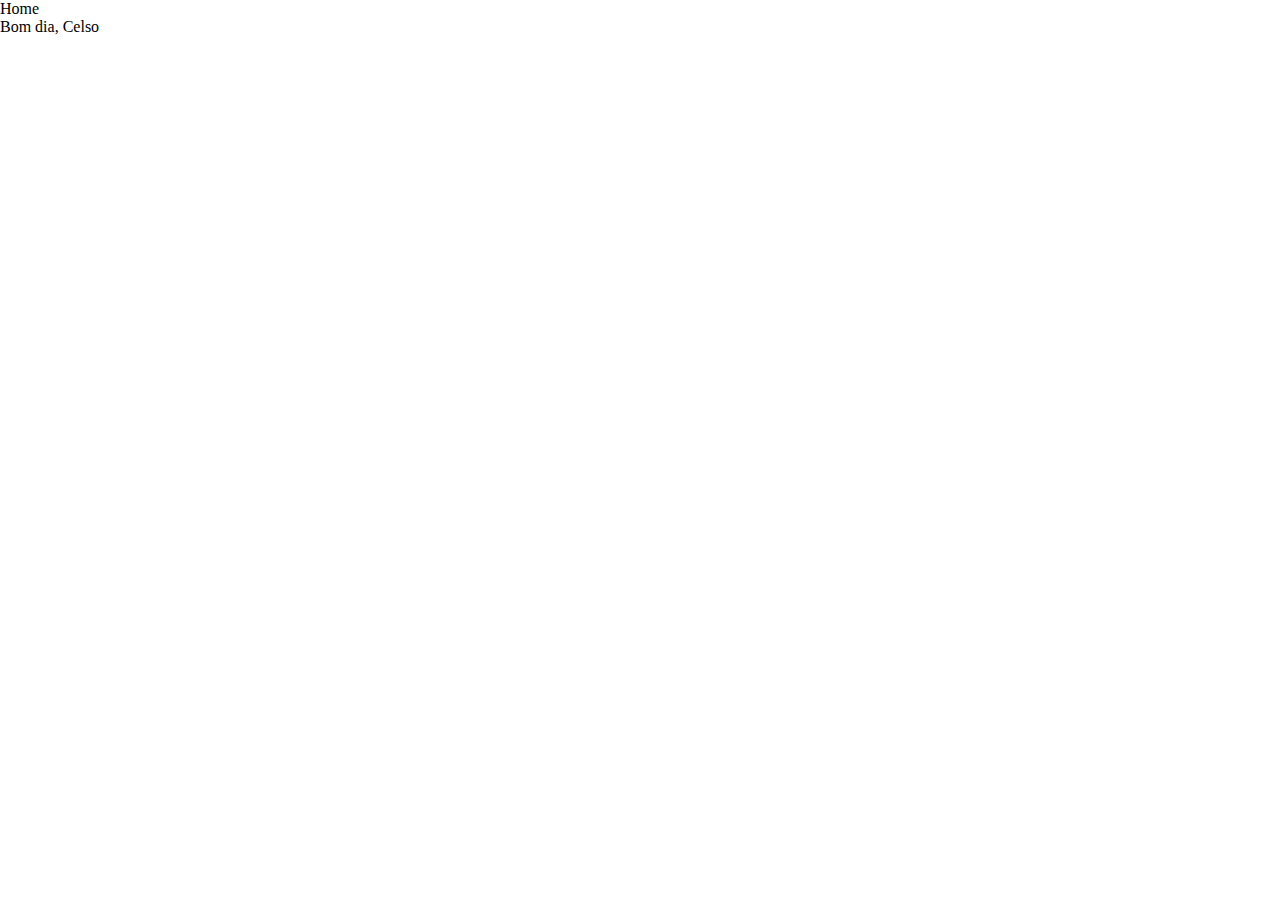
==== pages/home.html @ d8977824 "corrigindo" ====
<!DOCTYPE html>
<html lang="pt-br">
<head>
    <meta charset="UTF-8">
    <meta name="viewport" content="width=device-width, initial-scale=1.0">
    <link rel="preconnect" href="https://fonts.googleapis.com">
    <link rel="preconnect" href="https://fonts.gstatic.com" crossorigin>
    <link href="https://fonts.googleapis.com/css2?family=Roboto:wght@100;300;400;700&display=swap" rel="stylesheet">
    <link rel="icon" href="../img/icon.png">
    <link rel="stylesheet" href="../css/home.css">
    <title>Home- Tony Pizzaria</title>
</head>
<body>
    <header>
        <div class="titulo">
            <div class="home">Home</div>
            <div class="usuario">Bom dia, Celso</div>
        </div>
        <div class="perfil">
            <div class="foto-perfil"></div>
        </div>
    </header>
    <main></main>
    <footer></footer>
</body>
---- css/home.css ----
*{
    padding: 0;
    margin: 0;
    box-sizing: border-box;
}
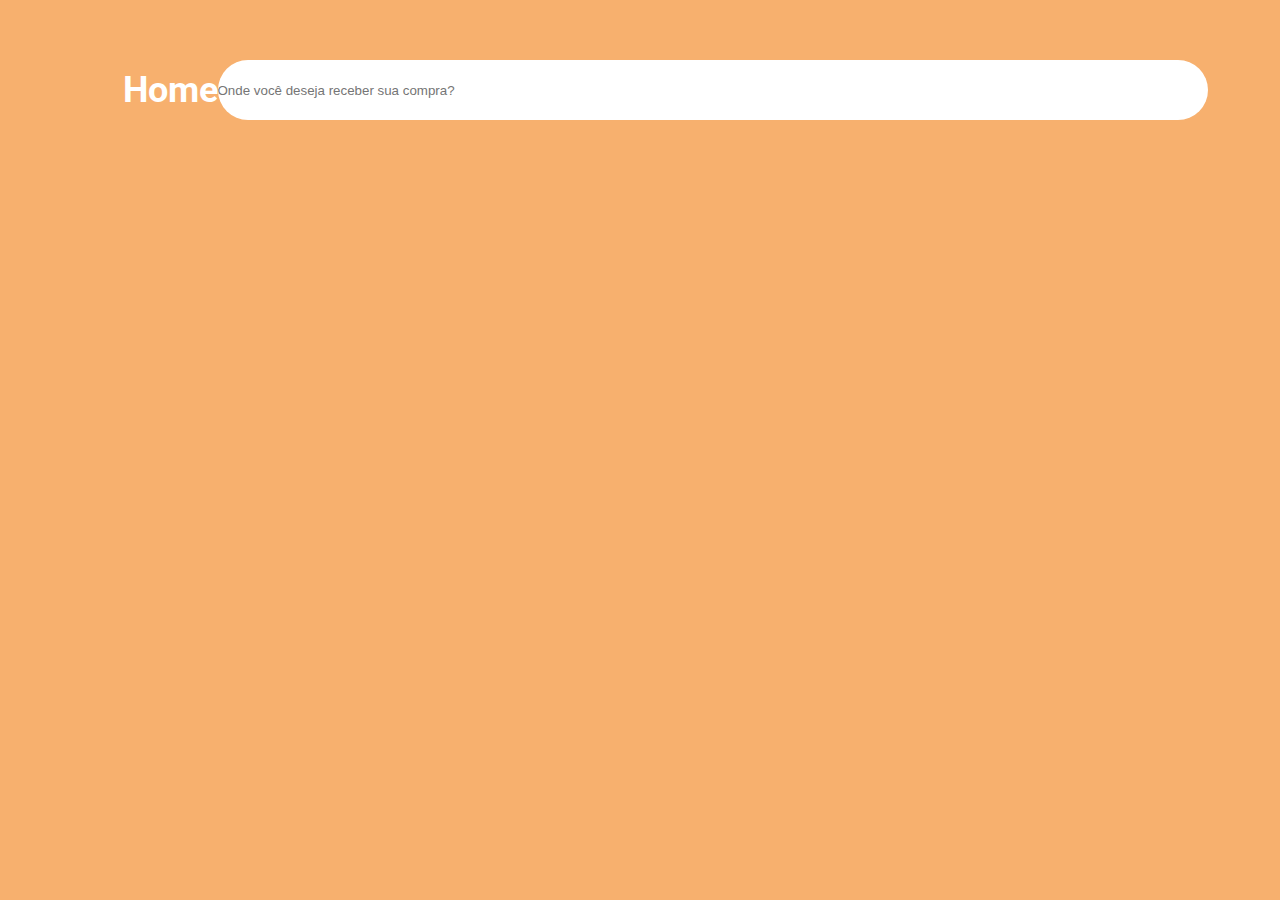
==== commit 35e67233: "iniciando home" ====
--- a/pages/home.html
+++ b/pages/home.html
@@ -14,12 +14,14 @@
     <header>
         <div class="titulo">
             <div class="home">Home</div>
-            <div class="usuario">Bom dia, Celso</div>
         </div>
+        <input type="text" placeholder="Onde você deseja receber sua compra?">
         <div class="perfil">
             <div class="foto-perfil"></div>
         </div>
     </header>
-    <main></main>
+    <main>
+
+    </main>
     <footer></footer>
 </body>--- a/css/home.css
+++ b/css/home.css
@@ -4,3 +4,29 @@
     box-sizing: border-box;
 }
 
+header{
+    display: flex;
+    align-items: center;
+    justify-content: center;
+    flex-direction: row;
+    padding-top: 3.75rem;
+}
+
+body{
+    background-color: rgba(242, 119, 6, 0.58);
+    font-family: 'Roboto', sans-serif;
+}
+
+.titulo{
+    padding-left: 3.125rem;
+    color: white;
+    font-weight: bold;
+    font-size: 36px;
+}
+
+input{
+    width: 61.875rem;
+    height: 3.75rem;
+    border-radius: 32px;
+    border-style: none;
+}
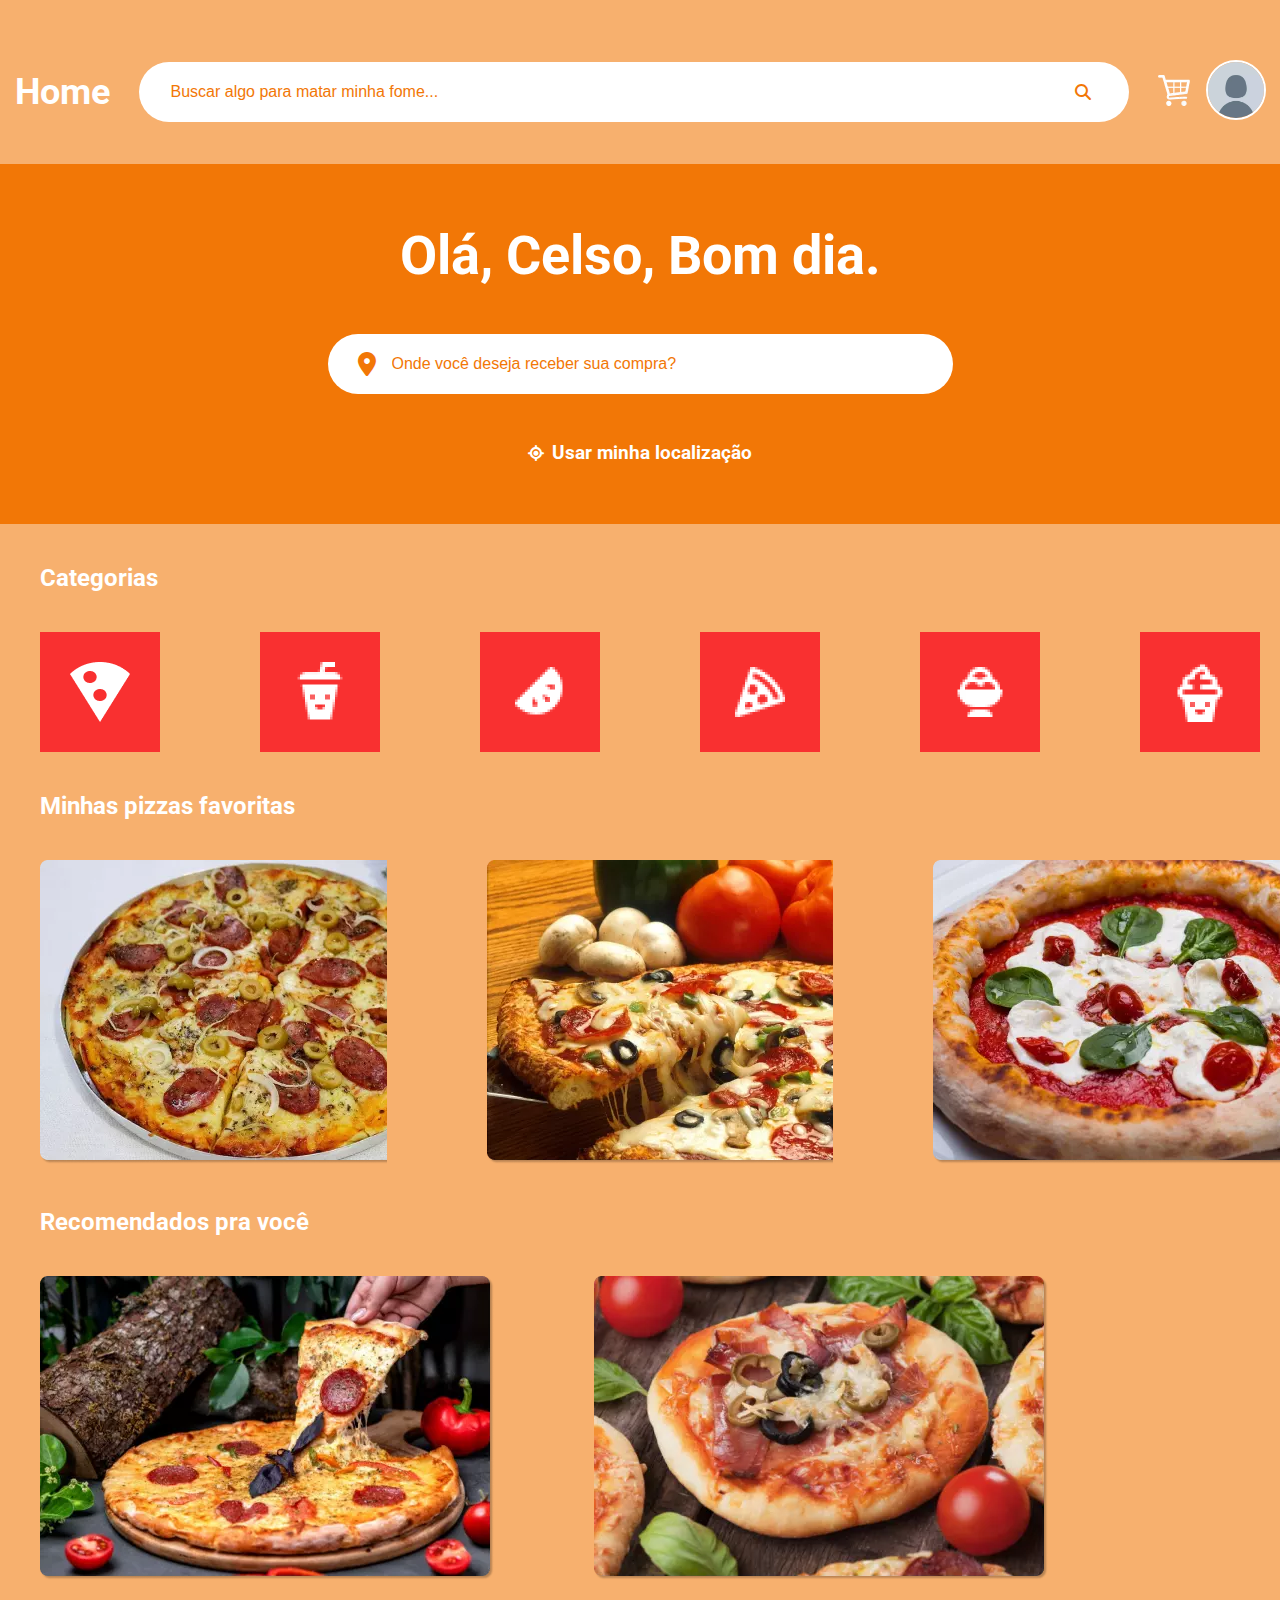
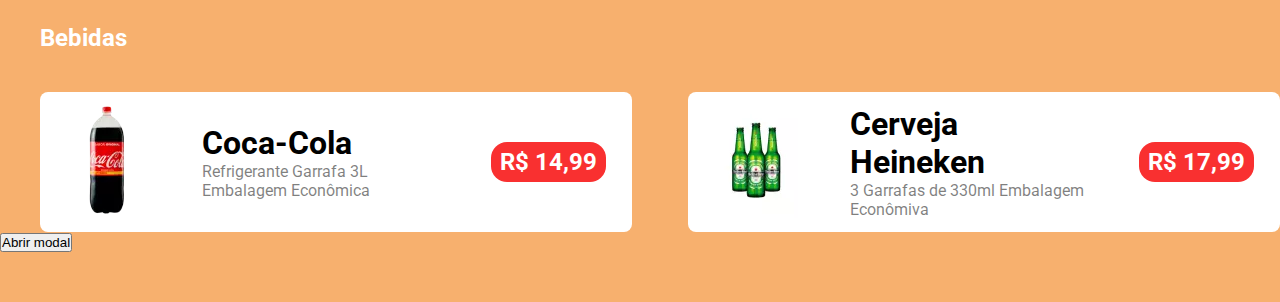
==== commit 02353dd8: "falta o javascrpt" ====
--- a/pages/home.html
+++ b/pages/home.html
@@ -1,5 +1,6 @@
 <!DOCTYPE html>
 <html lang="pt-br">
+
 <head>
     <meta charset="UTF-8">
     <meta name="viewport" content="width=device-width, initial-scale=1.0">
@@ -8,19 +9,177 @@
     <link href="https://fonts.googleapis.com/css2?family=Roboto:wght@100;300;400;700&display=swap" rel="stylesheet">
     <link rel="icon" href="../img/icon.png">
     <link rel="stylesheet" href="../css/home.css">
+    <link rel="stylesheet" href="../css/root.css">
+    <link rel="stylesheet" href="https://cdnjs.cloudflare.com/ajax/libs/font-awesome/6.5.1/css/all.min.css">
+    <script src="../js/home.js" defer></script>
     <title>Home- Tony Pizzaria</title>
 </head>
+
 <body>
     <header>
         <div class="titulo">
             <div class="home">Home</div>
         </div>
-        <input type="text" placeholder="Onde você deseja receber sua compra?">
+        <div class="input-container">
+            <input type="text" placeholder="Buscar algo para matar minha fome...">
+            <i class="fa fa-search"></i>
+        </div>
         <div class="perfil">
-            <div class="foto-perfil"></div>
+            <nav class="carrinho">
+                <img src="../img/carrinho.webp" alt="carrinho">
+            </nav>
+            <div class="foto-perfil">
+                <img src="../img/foto_perfil.webp" alt="foto de perfil">
+            </div>
         </div>
     </header>
     <main>
+        <div class="retangulo">
+            <div class="conteudo-retangulo">
+                <div class="saudacao">
+                    <h1>Olá, Celso, Bom dia.</h1>
+                </div>
+                <div class="input-endereco">
+                    <i class="fa-solid fa-location-dot"></i>
+                    <input type="text" placeholder="Onde você deseja receber sua compra?">
+                </div>
+                <div class="localizacao">
+                    <i class="fa-solid fa-location-crosshairs"></i>
+                    <h3>Usar minha localização</h3>
+                </div>
+            </div>
+        </div>
+        <div class="titulo-container">
+            <h1>Categorias</h1>
+        </div>
+        <div class="categoria-container">
+            <div class="categoria-caixa"><img src="../img/logo-categoria.webp" alt="logo"></div>
+            <div class="categoria-caixa"><img src="../img/bebida-categoria.webp" alt="bebida"></div>
+            <div class="categoria-caixa"><img src="../img/melancia-categoria.webp" alt="melancia"></div>
+            <div class="categoria-caixa"><img src="../img/pizza-categoria.webp" alt="pizza"></div>
+            <div class="categoria-caixa"><img src="../img/sorvete-categoria.webp" alt="sundae"></div>
+            <div class="categoria-caixa"><img src="../img/sobremesa-categoria.webp" alt="sorvete"></div>
+        </div>
+
+        <div class="titulo-container">
+            <h1>Minhas pizzas favoritas</h1>
+        </div>
+        <div class="pizzas-fotos">
+            <div class="foto-pizza"><img src="../img/calabresa-com-queijo.webp" alt="Pizza de calabresa com queijo">
+                <div class="valor">
+                    <h2>R$ 16,00</h2>
+                </div>
+                <div class="foto-info">
+                    <h2>
+                        Pizza de Calabresa com queijo
+                    </h2>
+                </div>
+            </div>
+            <div class="foto-pizza"><img src="../img/peperoni-com-queijo.webp" alt="Pizza de peperoni com queijo">
+                <div class="valor">
+                    <h2>R$ 19,00</h2>
+                </div>
+                <div class="foto-info">
+                    <h2>
+                        Pizza de Peperoni com queijo
+                    </h2>
+                </div>
+            </div>
+            <div class="foto-pizza"><img src="../img/tomate-com-queijo.webp" alt="Pizza de tomate com queijo">
+                <div class="valor">
+                    <h2>R$ 16,00</h2>
+                </div>
+                <div class="foto-info">
+                    <h2>
+                        Pizza de Tomate com queijo
+                    </h2>
+                </div>
+            </div>
+        </div>
+
+        <div class="titulo-container">
+            <h1>Recomendados pra você</h1>
+        </div>
+        <div class="pizzas-fotos">
+            <div class="foto-pizza"><img src="../img/peperoni-queijo-tomate.webp"
+                    alt="Pizza de peperoni com queijo e tomate">
+                <div class="valor">
+                    <h2>R$ 21,00</h2>
+                </div>
+                <div class="foto-info">
+                    <h2>
+                        Pizza de peperoni com queijo e tomate
+                    </h2>
+                </div>
+            </div>
+            <div class="foto-pizza"><img src="../img/brotinho-queijo-tomate.webp"
+                    alt="Pizza brotinho com queijo e tomate">
+                <div class="valor">
+                    <h2>R$ 12,00</h2>
+                </div>
+                <div class="foto-info">
+                    <h2>
+                        Pizza brotinho com queijo e tomate
+                    </h2>
+                </div>
+            </div>
+
+        </div>
+
+        <div class="titulo-container">
+            <h1>Bebidas</h1>
+        </div>
+
+        <!-- Container flex para as bebidas -->
+        <div class="bebidas-container">
+
+            <div class="container-bebida">
+                <div class="conteudo-bebida">
+                    <div class="foto-bebida">
+                        <img src="../img/coca-cola.webp" alt="Coca-Cola">
+                    </div>
+                    <div class="descricao">
+                        <div class="nome-bebida">
+                            <h1>Coca-Cola</h1>
+                        </div>
+                        <div class="detalhes-bebida">
+                            Refrigerante Garrafa 3L Embalagem Econômica
+                        </div>
+                    </div>
+                    <div class="valor-bebida">
+                        <h2>R$ 14,99</h2>
+                    </div>
+                </div>
+            </div>
+            <div class="container-bebida">
+                <div class="conteudo-bebida">
+                    <div class="foto-bebida">
+                        <img src="../img/heineken.webp" alt="Cerveja Heineken">
+                    </div>
+                    <div class="descricao">
+                        <div class="nome-bebida">
+                            <h1>Cerveja Heineken</h1>
+                        </div>
+                        <div class="detalhes-bebida">
+                            3 Garrafas de 330ml Embalagem Econômiva
+                        </div>
+                    </div>
+                    <div class="valor-bebida">
+                        <h2>R$ 17,99</h2>
+                    </div>
+                </div>
+            </div>
+        </div>
+
+
+        <button>Abrir modal</button>
+        <dialog> 
+            <h2>titulo</h2>
+            <p>Lorem ipsum dolor sit amet consectetur, adipisicing elit. Quisquam doloremque earum optio unde dignissimos, alias accusamus laboriosam consectetur maiores vero repudiandae sequi ipsum voluptatibus. Necessitatibus ab asperiores ipsam vero perferendis!</p>
+        
+            <button>X</button>
+        
+        </dialog>
 
     </main>
     <footer></footer>
--- a/css/home.css
+++ b/css/home.css
@@ -1,32 +1,321 @@
-*{
+* {
     padding: 0;
     margin: 0;
     box-sizing: border-box;
 }
 
-header{
-    display: flex;
-    align-items: center;
-    justify-content: center;
+header {
+    width: 100vw;
+    display: flex;
+    align-items: center;
+    justify-content: space-around;
     flex-direction: row;
     padding-top: 3.75rem;
 }
 
-body{
+body {
     background-color: rgba(242, 119, 6, 0.58);
     font-family: 'Roboto', sans-serif;
-}
-
-.titulo{
-    padding-left: 3.125rem;
+    overflow-x: hidden;
+}
+
+.titulo {
     color: white;
     font-weight: bold;
     font-size: 36px;
 }
 
-input{
+::placeholder {
+    color: var(--cor-principal);
+}
+
+.input-container input {
+    padding-left: 2rem;
+    background-color: transparent;
+    border: none;
+    color: var(--cor-principal);
+    height: 100%;
+    width: 93%;
+    font-size: 16px;
+}
+
+.input-container {
+    background-color: white;
+    display: flex;
+    align-items: center;
+    gap: 16px;
+    border-radius: 32px;
     width: 61.875rem;
     height: 3.75rem;
+}
+
+.input-container i {
+    color: var(--cor-principal);
+}
+
+.input-container input:focus-visible {
+    outline: none;
+}
+
+.perfil {
+    display: flex;
+    align-items: center;
+    justify-content: center;
+    flex-direction: row;
+    gap: 16px;
+}
+
+.carrinho {
+    cursor: pointer;
+}
+
+.foto-perfil img {
+    border-radius: 50%;
+    width: 3.75rem;
+    height: 3.75rem;
+    cursor: pointer;
+    border: 2px solid #fff;
+}
+
+main {
+    margin-top: 2.5rem;
+}
+
+.retangulo {
+    background-color: var(--cor-principal);
+    width: 100vw;
+    height: 40vh;
+    display: grid;
+    place-items: center;
+}
+
+.conteudo-retangulo {
+    display: flex;
+    justify-content: space-around;
+    align-items: center;
+    flex-direction: column;
+    height: 80%;
+    color: white;
+}
+
+.saudacao h1 {
+    font-size: 54px;
+}
+
+.localizacao {
+    display: flex;
+    flex-direction: row;
+    align-items: center;
+    justify-content: center;
+    gap: 8px;
+}
+
+.localizacao h3:hover {
+    text-decoration: underline;
+    cursor: pointer;
+}
+
+
+.input-endereco input {
+    background-color: transparent;
+    border: none;
+    color: var(--cor-principal);
+    height: 100%;
+    width: 93%;
+    font-size: 16px;
+}
+
+.input-endereco {
+    background-color: white;
+    display: flex;
+    align-items: center;
+    gap: 16px;
     border-radius: 32px;
-    border-style: none;
-}
+    width: 39.0625rem;
+    height: 3.75rem;
+}
+
+.input-endereco i {
+    margin-left: 30px;
+    color: var(--cor-principal);
+}
+
+.input-endereco input:focus-visible {
+    outline: none;
+}
+
+.fa-location-dot {
+    font-size: 24px;
+}
+
+i {
+    cursor: pointer;
+}
+
+.titulo-container {
+    padding: 2.5rem;
+    padding-left: 2.5rem;
+    width: 100%;
+}
+
+.titulo-container h1 {
+    color: white;
+    font-size: 24px;
+}
+
+.categoria-container {
+    padding-left: 2.5rem;
+    display: flex;
+    align-items: center;
+    justify-content: start;
+    flex-direction: row;
+    gap: 100px;
+}
+
+.categoria-caixa {
+    width: 120px;
+    height: 120px;
+    background-color: #F93030;
+    display: grid;
+    place-items: center;
+    cursor: pointer;
+}
+
+.categoria-caixa:hover {
+    transform: scale(1.1);
+    transition: 0.4s;
+}
+
+.pizzas-fotos {
+    padding-left: 2.5rem;
+    display: flex;
+    align-items: center;
+    justify-content: start;
+    flex-direction: row;
+    gap: 100px;
+}
+
+.foto-pizza {
+    position: relative;
+    overflow: hidden;
+}
+
+.foto-info h2 {
+    background-color: rgba(0, 0, 0, 0.6);
+    color: #fff;
+    position: absolute;
+    bottom: 0;
+    left: 0;
+    width: 80%;
+    transform: translateY(100%);
+    opacity: 0;
+    transition: opacity 1s, transform 1s;
+    height: 80px;
+    border-radius: 8px;
+    display: grid;
+    place-items: center;
+}
+
+.foto-pizza:hover .foto-info h2 {
+    opacity: 1;
+    transform: translateY(0);
+    bottom: 8px;
+}
+
+.valor {
+    position: absolute;
+    bottom: 100px;
+    left: 8px;
+    color: #fff;
+    display: grid;
+    place-items: center;
+    background-color: #F93030;
+    border-radius: 16px;
+    width: 7.1875rem;
+    height: 2.5rem;
+    opacity: 0;
+    transition: opacity 1s;
+}
+
+.foto-pizza:hover .valor {
+    opacity: 1;
+}
+
+.container-bebida {
+    background-color: #fff;
+    width: 39.375rem;
+    height: 8.75rem;
+    margin-left: 2.5rem;
+    border-radius: 8px;
+    background-color: #fff;
+    width: 39.375rem;
+    height: 8.75rem;
+    display: flex;
+    align-items: center;
+    flex-direction: row;
+}
+
+.conteudo-bebida {
+    width: 100%;
+    height: 100%;
+    justify-content: space-around;
+    display: flex;
+    align-items: center;
+    flex-direction: row;
+}
+
+.bebidas-container {
+    display: flex;
+    gap: 16px;
+}
+
+.container-bebida .descricao {
+    color: black;
+    width: 40%;
+    display: flex;
+    justify-content: center;
+    flex-direction: column;
+}
+
+.detalhes-bebida {
+    color: rgba(0, 0, 0, 0.5);
+}
+
+.valor-bebida {
+    color: #fff;
+    width: 7.1875rem;
+    height: 2.5rem;
+    display: flex;
+    align-items: center;
+    justify-content: center;
+    background-color: #F93030;
+    border-radius: 16px;
+}
+
+.container-bebida:hover {
+    transform: scale(1.1);
+    transition: 0.4s;
+}
+
+dialog::backdrop{
+    background-color: rgb(0 0 0 / .5);
+}
+
+dialog {  
+    background-color: var(--cor-principal);
+    color: #fff; 
+    border: none;
+    border-radius: 1rem;
+    box-shadow: 0 0 1em rgb(0 0 0 / .3);
+    width: 61.25rem;
+    height: 30rem;
+    position: fixed;
+    top: 50%;
+    left: 50%;
+    transform: translate(-50%, -50%);
+}
+
+
+footer {
+    height: 50px;
+}--- a/css/root.css
+++ b/css/root.css
@@ -0,0 +1,4 @@
+:root{
+    --cor-principal: #F27706;
+    --cor-transparente: rgba(242, 119, 6, 0.9);
+}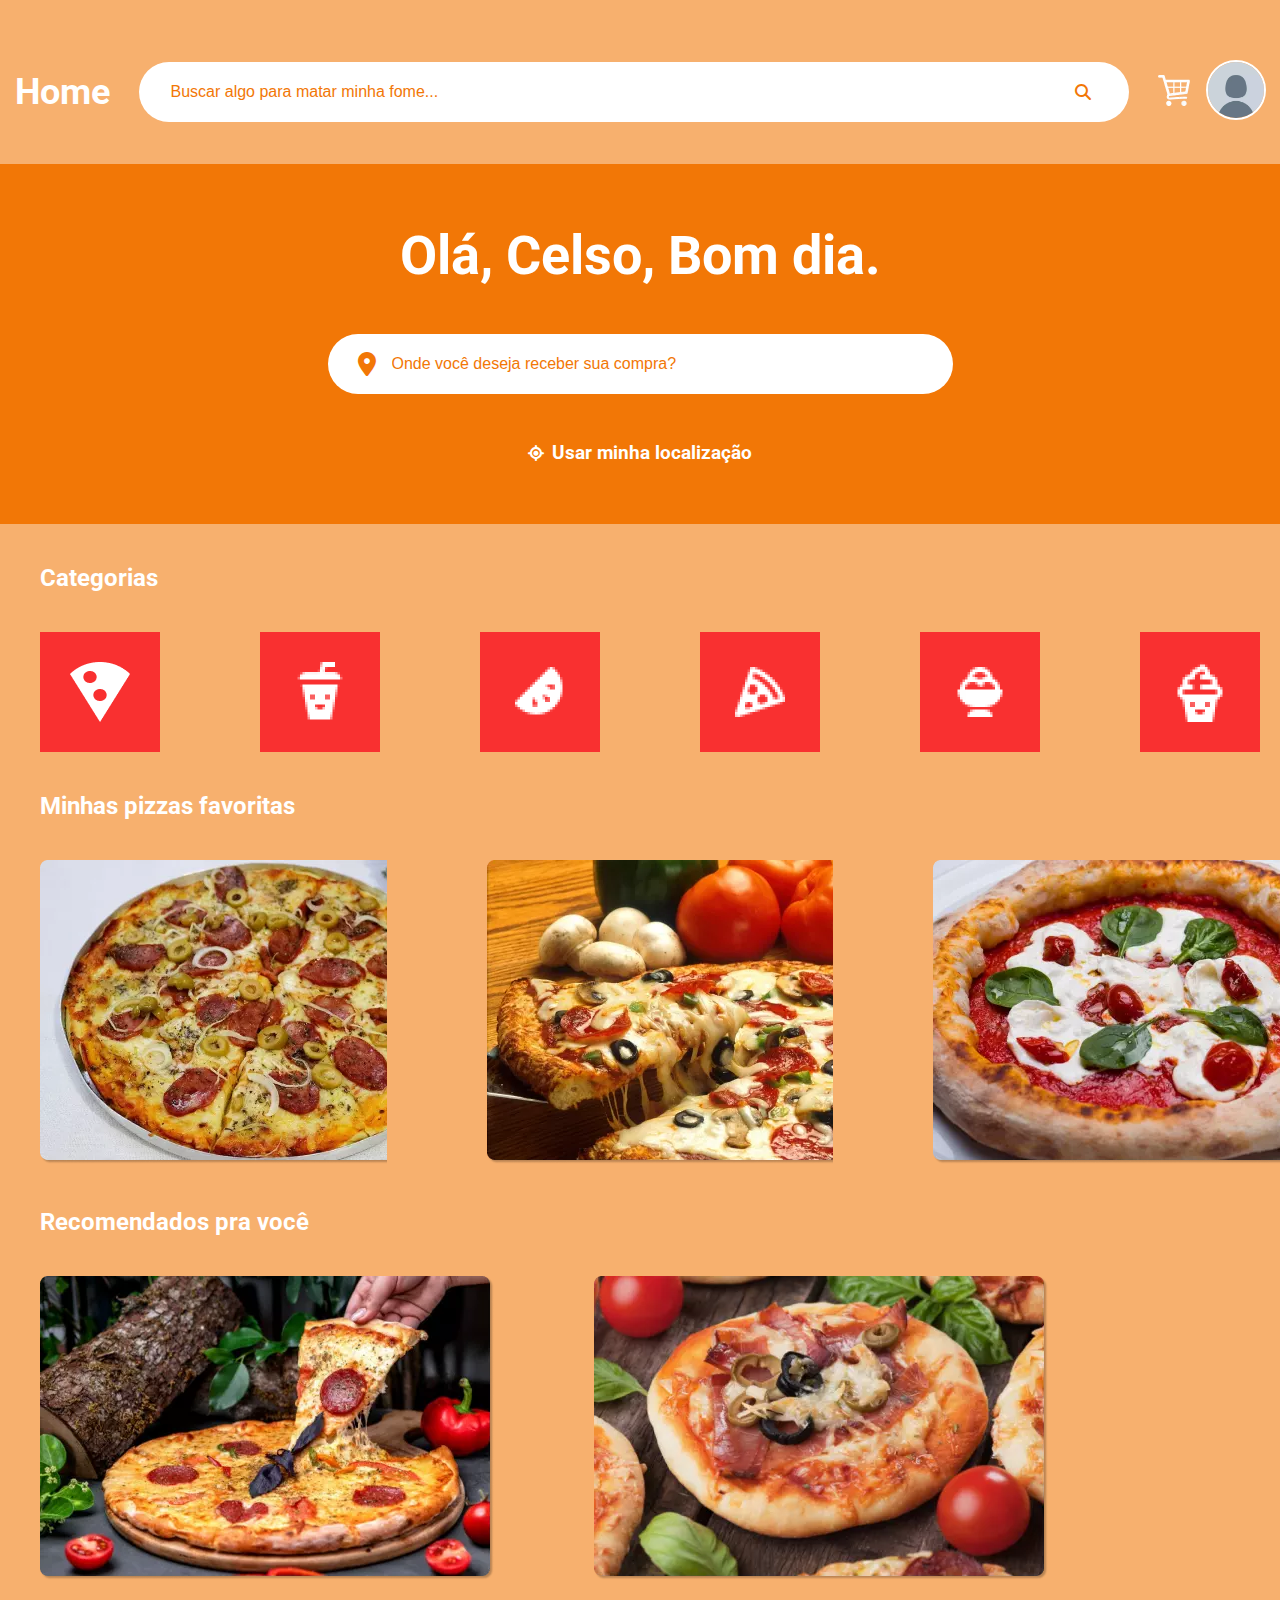
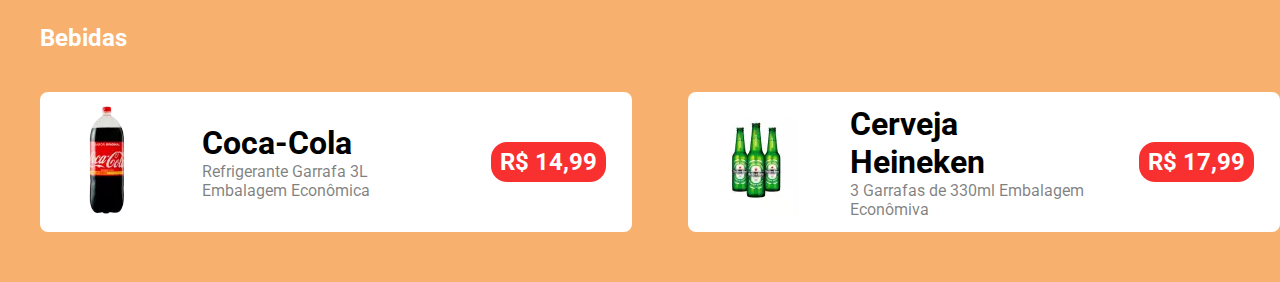
==== commit b7641d16: "aaaaaaaaaaaaaaaaaaaaaaaaaa" ====
--- a/pages/home.html
+++ b/pages/home.html
@@ -130,7 +130,6 @@
             <h1>Bebidas</h1>
         </div>
 
-        <!-- Container flex para as bebidas -->
         <div class="bebidas-container">
 
             <div class="container-bebida">
@@ -172,7 +171,7 @@
         </div>
 
 
-        <button>Abrir modal</button>
+        <button class="abrir-modal">Abrir modal</button>
         <dialog> 
             <h2>titulo</h2>
             <p>Lorem ipsum dolor sit amet consectetur, adipisicing elit. Quisquam doloremque earum optio unde dignissimos, alias accusamus laboriosam consectetur maiores vero repudiandae sequi ipsum voluptatibus. Necessitatibus ab asperiores ipsam vero perferendis!</p>
--- a/css/home.css
+++ b/css/home.css
@@ -193,12 +193,17 @@
     justify-content: start;
     flex-direction: row;
     gap: 100px;
-}
+    
+}
+
+
 
 .foto-pizza {
     position: relative;
     overflow: hidden;
 }
+
+   
 
 .foto-info h2 {
     background-color: rgba(0, 0, 0, 0.6);
@@ -315,6 +320,9 @@
     transform: translate(-50%, -50%);
 }
 
+.abrir-modal{
+    display: none;
+}
 
 footer {
     height: 50px;
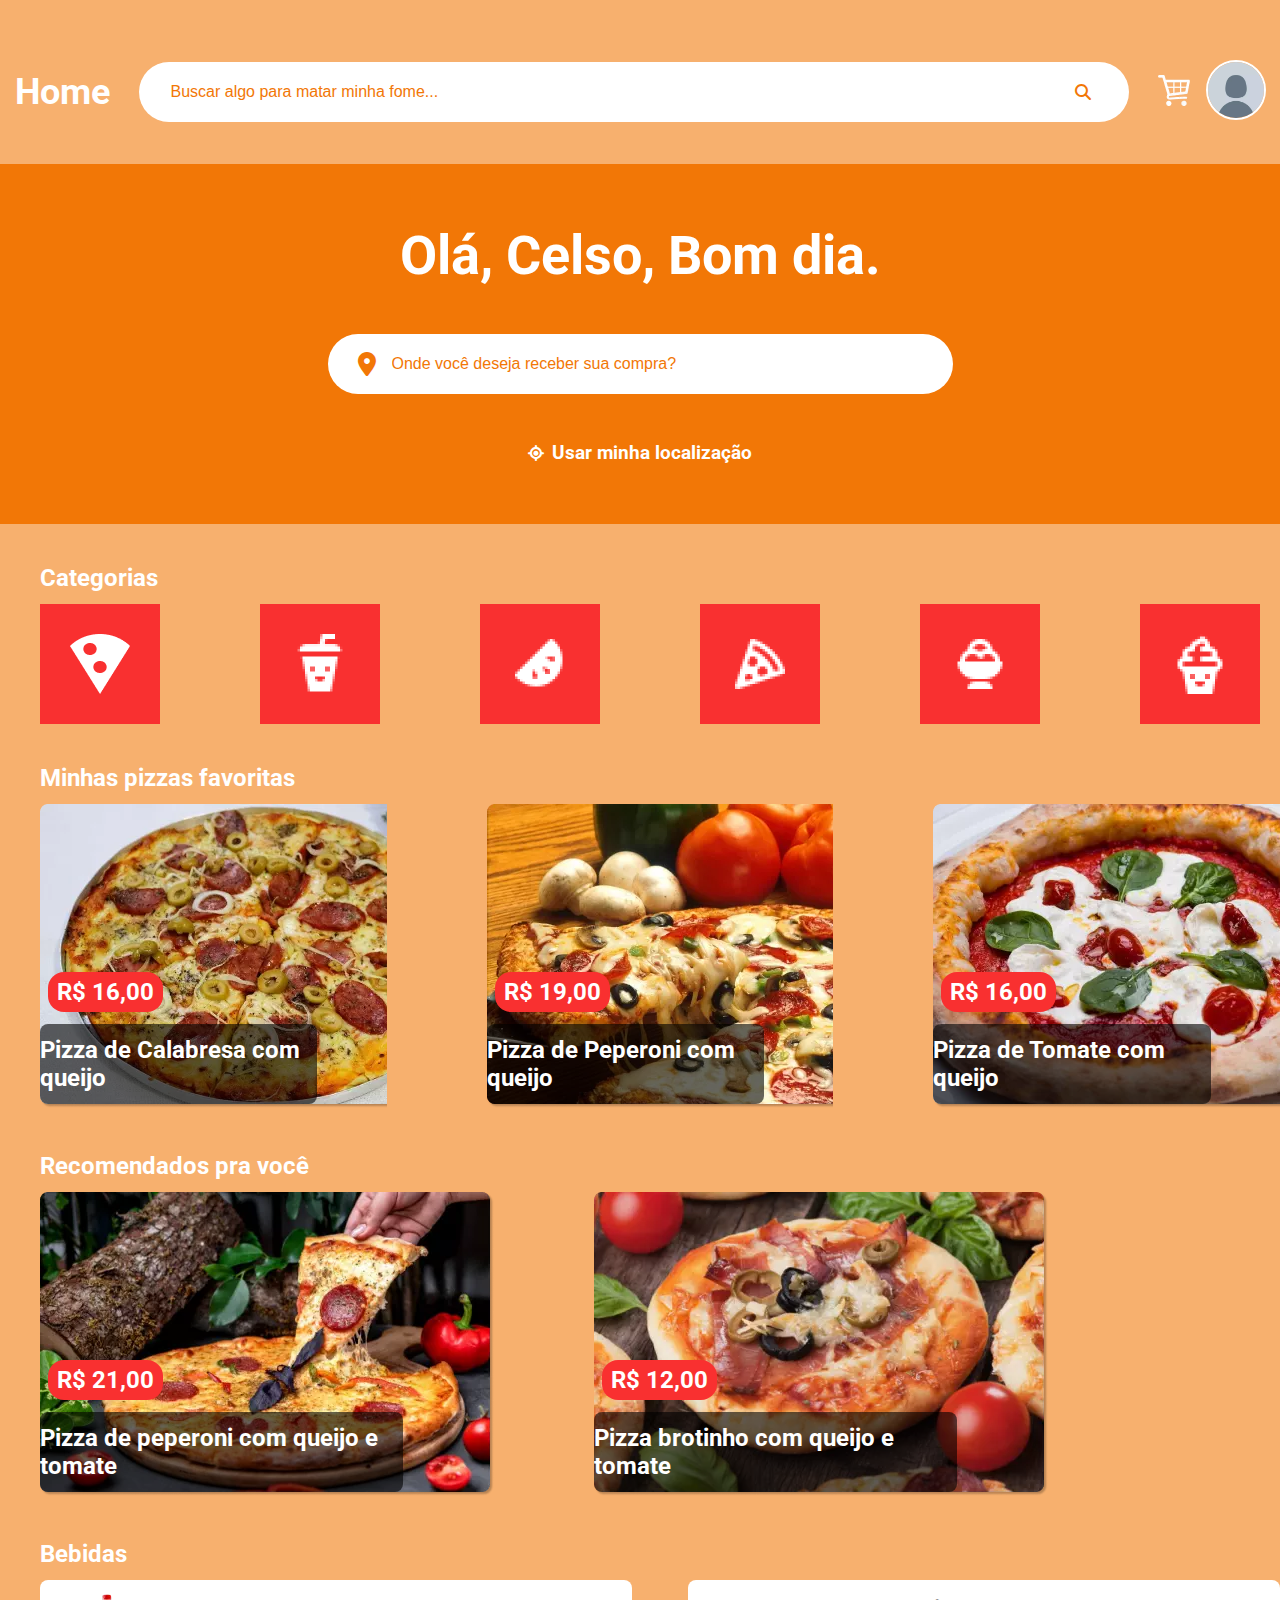
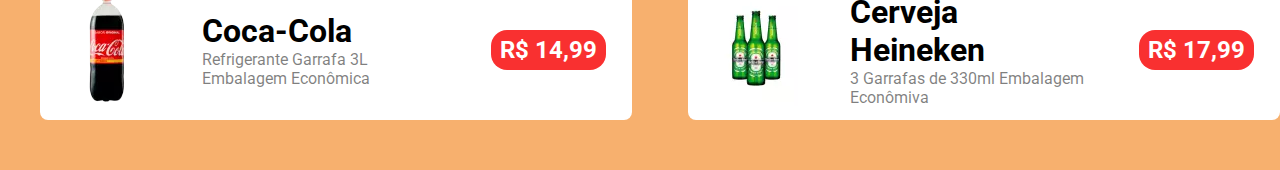
==== commit 10be9524: "desisto" ====
--- a/pages/home.html
+++ b/pages/home.html
@@ -10,6 +10,7 @@
     <link rel="icon" href="../img/icon.png">
     <link rel="stylesheet" href="../css/home.css">
     <link rel="stylesheet" href="../css/root.css">
+    <link rel="stylesheet" href="../css/modal.css">
     <link rel="stylesheet" href="https://cdnjs.cloudflare.com/ajax/libs/font-awesome/6.5.1/css/all.min.css">
     <script src="../js/home.js" defer></script>
     <title>Home- Tony Pizzaria</title>
@@ -173,10 +174,15 @@
 
         <button class="abrir-modal">Abrir modal</button>
         <dialog> 
-            <h2>titulo</h2>
-            <p>Lorem ipsum dolor sit amet consectetur, adipisicing elit. Quisquam doloremque earum optio unde dignissimos, alias accusamus laboriosam consectetur maiores vero repudiandae sequi ipsum voluptatibus. Necessitatibus ab asperiores ipsam vero perferendis!</p>
-        
-            <button>X</button>
+            <div class="left">
+                <h2>titulo</h2> 
+            </div>
+            
+            <div class="right">
+                <button>X</button>
+            </div>
+
+            
         
         </dialog>
 
--- a/css/home.css
+++ b/css/home.css
@@ -159,8 +159,10 @@
 }
 
 .titulo-container h1 {
+    position: absolute;
     color: white;
     font-size: 24px;
+    margin-top: 0px;
 }
 
 .categoria-container {
@@ -201,6 +203,12 @@
 .foto-pizza {
     position: relative;
     overflow: hidden;
+    cursor: pointer;
+}
+
+.foto-pizza:hover{
+    transform: scale(1.1);
+    transition: 0.4s;
 }
 
    
@@ -209,22 +217,16 @@
     background-color: rgba(0, 0, 0, 0.6);
     color: #fff;
     position: absolute;
-    bottom: 0;
+    bottom: 8px;
     left: 0;
     width: 80%;
-    transform: translateY(100%);
-    opacity: 0;
+    transform: translateY(0);
+    opacity: 1;
     transition: opacity 1s, transform 1s;
     height: 80px;
     border-radius: 8px;
     display: grid;
     place-items: center;
-}
-
-.foto-pizza:hover .foto-info h2 {
-    opacity: 1;
-    transform: translateY(0);
-    bottom: 8px;
 }
 
 .valor {
@@ -238,13 +240,13 @@
     border-radius: 16px;
     width: 7.1875rem;
     height: 2.5rem;
-    opacity: 0;
+    opacity: 1;
     transition: opacity 1s;
 }
 
-.foto-pizza:hover .valor {
+/* .foto-pizza:hover .valor {
     opacity: 1;
-}
+} */
 
 .container-bebida {
     background-color: #fff;
@@ -306,7 +308,7 @@
     background-color: rgb(0 0 0 / .5);
 }
 
-dialog {  
+dialog { 
     background-color: var(--cor-principal);
     color: #fff; 
     border: none;
--- a/css/root.css
+++ b/css/root.css
@@ -1,4 +1,5 @@
 :root{
+    --fonte-principal: 'Roboto', sans-serif;
     --cor-principal: #F27706;
     --cor-transparente: rgba(242, 119, 6, 0.9);
 }--- a/css/modal.css
+++ b/css/modal.css
@@ -0,0 +1,11 @@
+.left{
+    background-color: blue;
+    width: 50%;
+    height: 100%;
+}
+
+.right{
+    background-color: green;
+    width: 50%;
+    height: 100%;
+}
